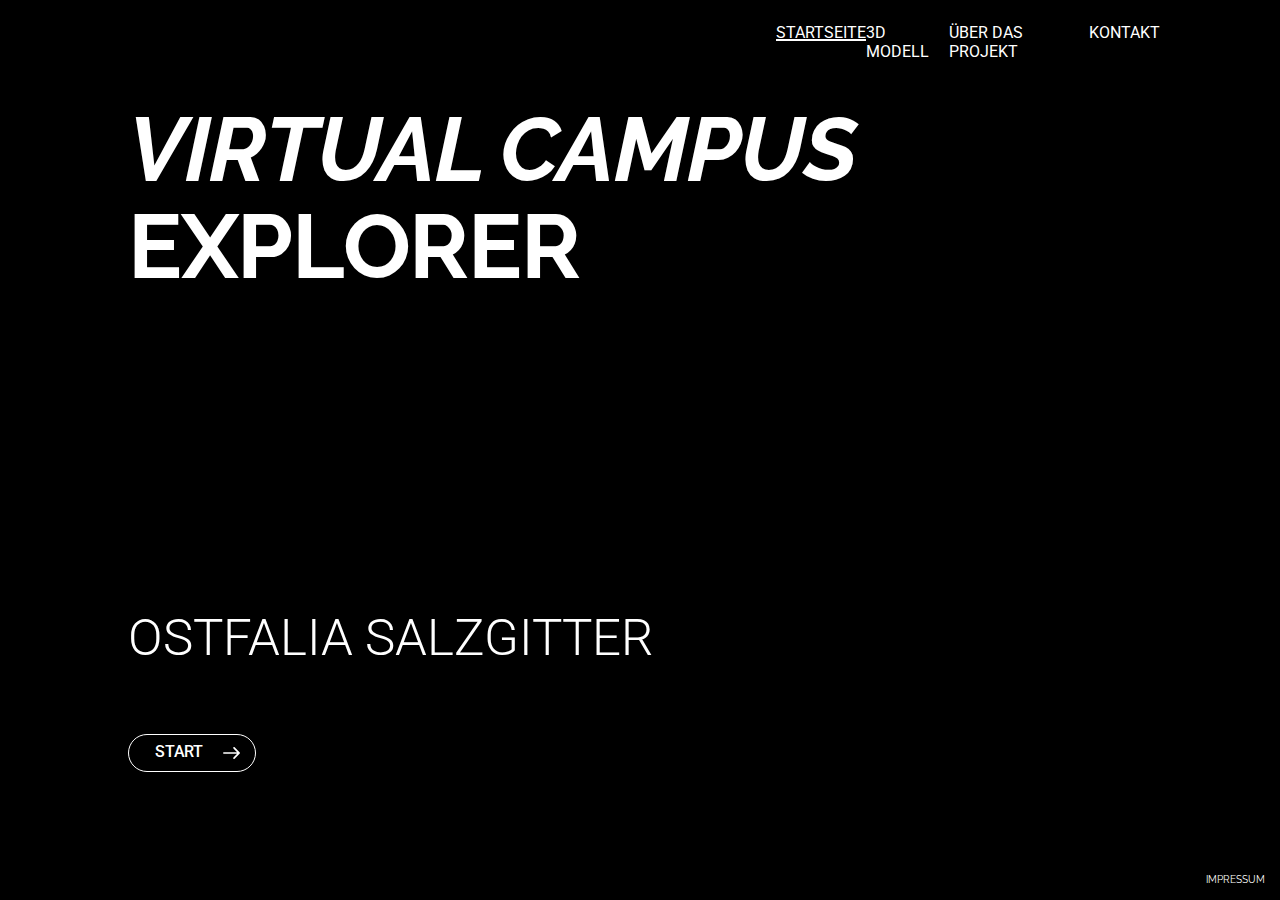
==== index.html @ e7ac9988 "Create index.html" ====
<!DOCTYPE html>
<html lang="en">

<head>
    <title>Virtual Campus Explorer Ostfalia Salzgitter</title>
    <meta charset="utf-8">
    <meta name="viewport" content="width=device-width, user-scalable=no, initial-scale=1">
    <meta itemprop="name" content="Virtual Campus Explorer">
    <meta itemprop="description" content="Virtual Campus Explorer - Ostfalia Salzgitter">
    <meta itemprop="image" content="033.png">
    <meta name="description" content="Virtual Campus Explorer - Ostfalia Salzgitter" />

    <link rel="icon" type="image/png" href="/assets/LogoCamp.png">

    <style>
        @import url('https://fonts.googleapis.com/css2?family=Roboto:ital,wght@0,100;0,300;0,400;0,500;0,700;0,900;1,100;1,300;1,400;1,500;1,700;1,900&display=swap');
        @import url('https://fonts.googleapis.com/css2?family=Raleway:wght@300;400;500;600;700&display=swap');


        body {
            margin: 0;
            background-color: #000;
            color: #fff;
            font-family: 'Roboto', sans-serif;
            overflow: hidden; /* disable scrolling / rubberband effect on mobile */
        }

        canvas {
            display: block;
            position: absolute;
            outline:0;
        }
        #start {
            position: absolute;
            width: 10vw;
            height: 3vw;
            left: 10vw;
            bottom: 10vw;
            background-color: transparent;
            /* background-color: rgba(213, 252, 121, 0.5); */
            /* color: rgba(47, 62, 91, 1); */
            color: rgba(255, 255, 255, 1);
            border: 0.052vw solid;
            border-radius: 1.667vw; 
            
            font-family: Roboto;
            font-size: 1.250vw;
            font-style: normal;
            font-weight: 500;
            line-height: 1.458vw;
            letter-spacing: -0.004em;
            text-align: left;
            cursor: pointer;
        }
        #start:hover{
            background-color: rgba(255, 255, 255, 0.145);
        }
        h1{
            margin: 0px;
            padding: 0px;
            font-family: Raleway;
            font-style: normal;
            font-weight: bold;
            font-size: 7vw;
            line-height: 108%;
            /* or 156px */
            letter-spacing: -0.015em;
            text-transform: capitalize;
            /* color: #2F3E5B; */
            color: rgba(255, 255, 255, 1);
        }
        h2{
            margin: 0px;
            padding: 0px;
            font-family: Roboto;
            font-style: normal;
            font-weight: 300;
            font-size: 4vw;
            line-height: 4.896vw;
            text-transform: capitalize;
            /* color: #2F3E5B; */
            color: rgba(255, 255, 255, 1);
        }
        #HeadLine {
            position: absolute;
            text-align: left;
            margin-top: 8vw;
            margin-left: 10vw;
            padding: 0px;
        }
        #SubHeadLine {
            position: absolute;
            text-align: left;
            margin-left: 10vw;
            bottom: 18vw;
        }
        a{
            text-decoration: none;
            color: white;
        }
        .navContainer{
            position: absolute;
            z-index: 1;
            top: 1.823vw;
            right: 9.375vw;
            height: 1vw;
            width: 30vw;
            display: flex;
            justify-content: space-between;
            /* background-color: rgba(150, 230, 161, 0.3); */
            }
        .home{
            text-decoration: underline;
            text-decoration-thickness: 2px;
            }
         .home:hover{
            cursor: default;
            }
         .about{
            text-decoration: none;
            text-decoration-thickness: 2px;
            }
         .about:hover{
            cursor: pointer;
            text-decoration: underline;
            }
         .contact{
            text-decoration: none;
            text-decoration-thickness: 2px;
            }
         .contact:hover{
            text-decoration: underline;
            cursor: pointer;
            }
        .dreiD{
            text-decoration: none;
            text-decoration-thickness: 2px;
            }
        .dreiD:hover{
            text-decoration: underline;
            cursor: pointer;
            }
        * {
            /* disable on touch highlights of html elements, especially on mobile! */
            -webkit-tap-highlight-color: transparent;
            -webkit-touch-callout: none;
            -webkit-user-select: none;
            -moz-user-select: none;
            -ms-user-select: none;
            user-select: none;
        }

        footer {
            position: absolute;
            bottom: 0;
            left: 0;
            box-sizing: border-box;
            width: 100vw;
            padding: 15px;
            text-align: right;
            font-size: 0.8vw;
            color: var(--highlight-color);
            font-family: raleway;
            font-weight: 400;
        }

        footer a,
        footer a:active {
            color: var(--highlight-color);
        }
        .impressum{
            text-align: end;
        }
        .impressum:hover{
            text-decoration: underline;

        }
        .copyright-text{
            position:absolute;
            text-align: start;
            margin: 0px;
        }
        .carl:hover{
            text-decoration: underline;
        }

    </style>

</head>

<body>
    <canvas id="glcanvas" width="100vw" height="100vh" tabindex="1"></canvas>
    <button id="start" onclick="window.location.href = 'main.html'">&nbsp;&nbsp;&nbsp;&nbsp;&nbsp;START 
        <img src="assets/Vector (Stroke).svg" style="float:right;margin-right:0.667vw;margin-top: 0.25vw; width: 1.35vw; height: auto;">
    </button>
    <div id="HeadLine">
            <h1><i>VIRTUAL CAMPUS</i><br>EXPLORER</h1>
        </div>
        <div id="SubHeadLine">
            <h2>OSTFALIA SALZGITTER</h2>
        </div>
        <div class="navContainer">
            <a class="home" href="index.html">STARTSEITE</a>
            <a class="dreiD" href="main.html">3D MODELL</a>
            <a class="about" href="about.html">ÜBER DAS PROJEKT</a>
            <a class="contact" href="contact.html">KONTAKT</a>
            </div>
    <footer>
        <!-- <p class="copyright-text">Copyright &copy; 2022 All Rights Reserved by 
            <a calss="carl" href="https://carlvoigt.de/">Carl Voigt</a>
               
        </p> -->
        <a class="impressum" href="impressum.html">IMPRESSUM</a>
    </footer>

    <libs/>
    <script type="text/javascript" src="js/patch.js" async></script>
    <corelibs/>

    <script>

        // disable rubberband effect on mobile devices
        document.getElementById('glcanvas').addEventListener('touchmove', (e)=>{ e.preventDefault(); }, false);


        function patchInitialized(patch) {
            // You can now access the patch object (patch), register variable watchers and so on
        }

        function patchFinishedLoading(patch) {
            // The patch is ready now, all assets have been loaded
        }

        document.addEventListener('CABLES.jsLoaded', function (event) {
            CABLES.patch = new CABLES.Patch({
                patch: CABLES.exportedPatch,
                prefixAssetPath: '',
                glCanvasId: 'glcanvas',
                glCanvasResizeToWindow: true,
                onPatchLoaded: patchInitialized,
                onFinishedLoading: patchFinishedLoading,
            });
        });
    </script>
</body>

</html>
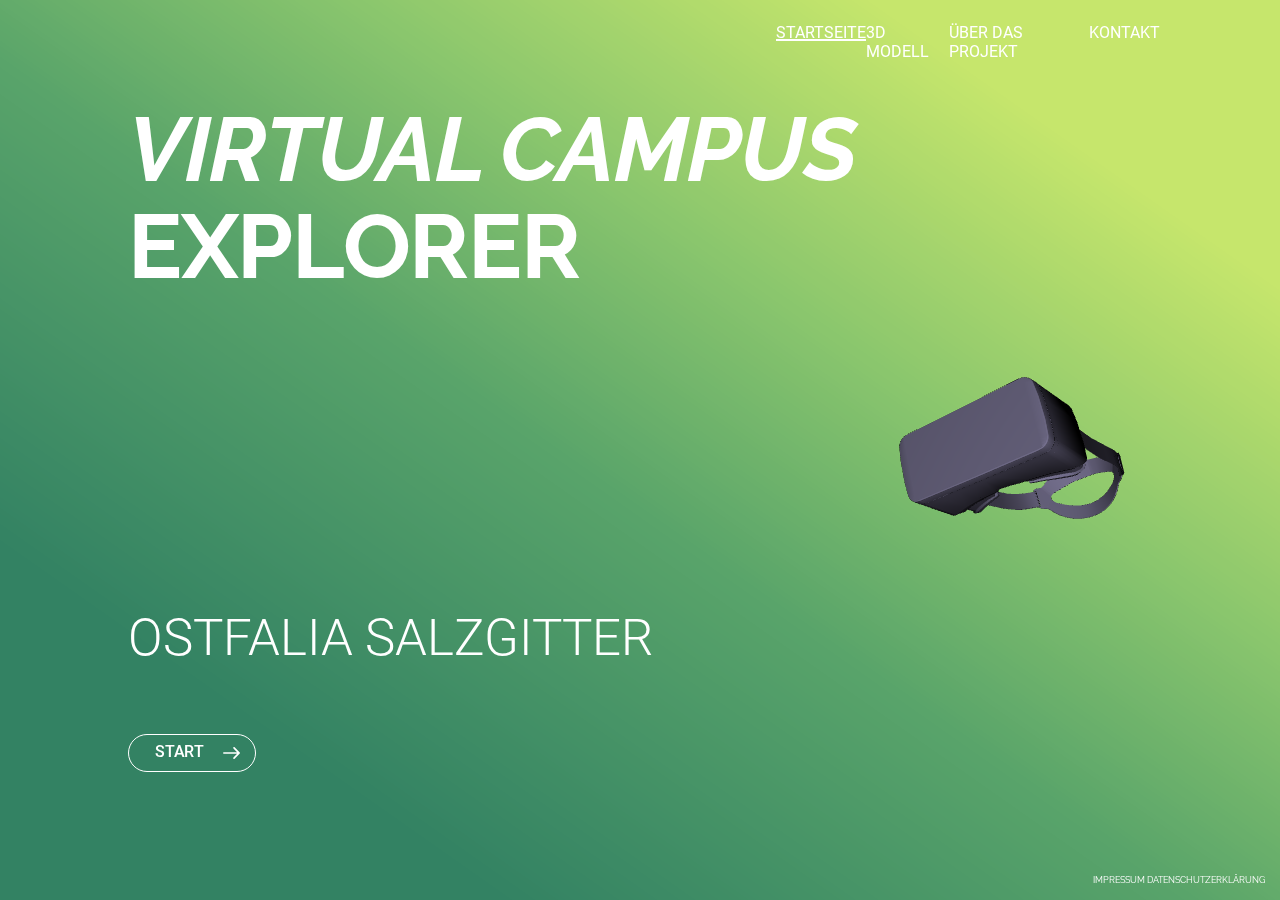
==== commit 2567394b: "Update index.html" ====
--- a/index.html
+++ b/index.html
@@ -13,9 +13,270 @@
     <link rel="icon" type="image/png" href="/assets/LogoCamp.png">
 
     <style>
-        @import url('https://fonts.googleapis.com/css2?family=Roboto:ital,wght@0,100;0,300;0,400;0,500;0,700;0,900;1,100;1,300;1,400;1,500;1,700;1,900&display=swap');
-        @import url('https://fonts.googleapis.com/css2?family=Raleway:wght@300;400;500;600;700&display=swap');
-
+/* raleway-300 - latin */
+@font-face {
+  font-family: 'Raleway';
+  font-style: normal;
+  font-weight: 300;
+  src: url('fonts/raleway-v22-latin-300.eot'); /* IE9 Compat Modes */
+  src: local(''),
+       url('fonts/raleway-v22-latin-300.eot?#iefix') format('embedded-opentype'), /* IE6-IE8 */
+       url('fonts/raleway-v22-latin-300.woff2') format('woff2'), /* Super Modern Browsers */
+       url('fonts/raleway-v22-latin-300.woff') format('woff'), /* Modern Browsers */
+       url('fonts/raleway-v22-latin-300.ttf') format('truetype'), /* Safari, Android, iOS */
+       url('fonts/raleway-v22-latin-300.svg#Raleway') format('svg'); /* Legacy iOS */
+}
+
+/* raleway-regular - latin */
+@font-face {
+  font-family: 'Raleway';
+  font-style: normal;
+  font-weight: 400;
+  src: url('fonts/raleway-v22-latin-regular.eot'); /* IE9 Compat Modes */
+  src: local(''),
+       url('fonts/raleway-v22-latin-regular.eot?#iefix') format('embedded-opentype'), /* IE6-IE8 */
+       url('fonts/raleway-v22-latin-regular.woff2') format('woff2'), /* Super Modern Browsers */
+       url('fonts/raleway-v22-latin-regular.woff') format('woff'), /* Modern Browsers */
+       url('fonts/raleway-v22-latin-regular.ttf') format('truetype'), /* Safari, Android, iOS */
+       url('fonts/raleway-v22-latin-regular.svg#Raleway') format('svg'); /* Legacy iOS */
+}
+
+/* raleway-500 - latin */
+@font-face {
+  font-family: 'Raleway';
+  font-style: normal;
+  font-weight: 500;
+  src: url('fonts/raleway-v22-latin-500.eot'); /* IE9 Compat Modes */
+  src: local(''),
+       url('fonts/raleway-v22-latin-500.eot?#iefix') format('embedded-opentype'), /* IE6-IE8 */
+       url('fonts/raleway-v22-latin-500.woff2') format('woff2'), /* Super Modern Browsers */
+       url('fonts/raleway-v22-latin-500.woff') format('woff'), /* Modern Browsers */
+       url('fonts/raleway-v22-latin-500.ttf') format('truetype'), /* Safari, Android, iOS */
+       url('fonts/raleway-v22-latin-500.svg#Raleway') format('svg'); /* Legacy iOS */
+}
+
+/* raleway-600 - latin */
+@font-face {
+  font-family: 'Raleway';
+  font-style: normal;
+  font-weight: 600;
+  src: url('fonts/raleway-v22-latin-600.eot'); /* IE9 Compat Modes */
+  src: local(''),
+       url('fonts/raleway-v22-latin-600.eot?#iefix') format('embedded-opentype'), /* IE6-IE8 */
+       url('fonts/raleway-v22-latin-600.woff2') format('woff2'), /* Super Modern Browsers */
+       url('fonts/raleway-v22-latin-600.woff') format('woff'), /* Modern Browsers */
+       url('fonts/raleway-v22-latin-600.ttf') format('truetype'), /* Safari, Android, iOS */
+       url('fonts/raleway-v22-latin-600.svg#Raleway') format('svg'); /* Legacy iOS */
+}
+
+/* raleway-700 - latin */
+@font-face {
+  font-family: 'Raleway';
+  font-style: normal;
+  font-weight: 700;
+  src: url('fonts/raleway-v22-latin-700.eot'); /* IE9 Compat Modes */
+  src: local(''),
+       url('fonts/raleway-v22-latin-700.eot?#iefix') format('embedded-opentype'), /* IE6-IE8 */
+       url('fonts/raleway-v22-latin-700.woff2') format('woff2'), /* Super Modern Browsers */
+       url('fonts/raleway-v22-latin-700.woff') format('woff'), /* Modern Browsers */
+       url('fonts/raleway-v22-latin-700.ttf') format('truetype'), /* Safari, Android, iOS */
+       url('fonts/raleway-v22-latin-700.svg#Raleway') format('svg'); /* Legacy iOS */
+}
+
+/* raleway-300italic - latin */
+@font-face {
+  font-family: 'Raleway';
+  font-style: italic;
+  font-weight: 300;
+  src: url('fonts/raleway-v22-latin-300italic.eot'); /* IE9 Compat Modes */
+  src: local(''),
+       url('fonts/raleway-v22-latin-300italic.eot?#iefix') format('embedded-opentype'), /* IE6-IE8 */
+       url('fonts/raleway-v22-latin-300italic.woff2') format('woff2'), /* Super Modern Browsers */
+       url('fonts/raleway-v22-latin-300italic.woff') format('woff'), /* Modern Browsers */
+       url('fonts/raleway-v22-latin-300italic.ttf') format('truetype'), /* Safari, Android, iOS */
+       url('fonts/raleway-v22-latin-300italic.svg#Raleway') format('svg'); /* Legacy iOS */
+}
+
+/* raleway-italic - latin */
+@font-face {
+  font-family: 'Raleway';
+  font-style: italic;
+  font-weight: 400;
+  src: url('fonts/raleway-v22-latin-italic.eot'); /* IE9 Compat Modes */
+  src: local(''),
+       url('fonts/raleway-v22-latin-italic.eot?#iefix') format('embedded-opentype'), /* IE6-IE8 */
+       url('fonts/raleway-v22-latin-italic.woff2') format('woff2'), /* Super Modern Browsers */
+       url('fonts/raleway-v22-latin-italic.woff') format('woff'), /* Modern Browsers */
+       url('fonts/raleway-v22-latin-italic.ttf') format('truetype'), /* Safari, Android, iOS */
+       url('fonts/raleway-v22-latin-italic.svg#Raleway') format('svg'); /* Legacy iOS */
+}
+
+/* raleway-500italic - latin */
+@font-face {
+  font-family: 'Raleway';
+  font-style: italic;
+  font-weight: 500;
+  src: url('fonts/raleway-v22-latin-500italic.eot'); /* IE9 Compat Modes */
+  src: local(''),
+       url('fonts/raleway-v22-latin-500italic.eot?#iefix') format('embedded-opentype'), /* IE6-IE8 */
+       url('fonts/raleway-v22-latin-500italic.woff2') format('woff2'), /* Super Modern Browsers */
+       url('fonts/raleway-v22-latin-500italic.woff') format('woff'), /* Modern Browsers */
+       url('fonts/raleway-v22-latin-500italic.ttf') format('truetype'), /* Safari, Android, iOS */
+       url('fonts/raleway-v22-latin-500italic.svg#Raleway') format('svg'); /* Legacy iOS */
+}
+
+/* raleway-600italic - latin */
+@font-face {
+  font-family: 'Raleway';
+  font-style: italic;
+  font-weight: 600;
+  src: url('fonts/raleway-v22-latin-600italic.eot'); /* IE9 Compat Modes */
+  src: local(''),
+       url('fonts/raleway-v22-latin-600italic.eot?#iefix') format('embedded-opentype'), /* IE6-IE8 */
+       url('fonts/raleway-v22-latin-600italic.woff2') format('woff2'), /* Super Modern Browsers */
+       url('fonts/raleway-v22-latin-600italic.woff') format('woff'), /* Modern Browsers */
+       url('fonts/raleway-v22-latin-600italic.ttf') format('truetype'), /* Safari, Android, iOS */
+       url('fonts/raleway-v22-latin-600italic.svg#Raleway') format('svg'); /* Legacy iOS */
+}
+
+/* raleway-700italic - latin */
+@font-face {
+  font-family: 'Raleway';
+  font-style: italic;
+  font-weight: 700;
+  src: url('fonts/raleway-v22-latin-700italic.eot'); /* IE9 Compat Modes */
+  src: local(''),
+       url('fonts/raleway-v22-latin-700italic.eot?#iefix') format('embedded-opentype'), /* IE6-IE8 */
+       url('fonts/raleway-v22-latin-700italic.woff2') format('woff2'), /* Super Modern Browsers */
+       url('fonts/raleway-v22-latin-700italic.woff') format('woff'), /* Modern Browsers */
+       url('fonts/raleway-v22-latin-700italic.ttf') format('truetype'), /* Safari, Android, iOS */
+       url('fonts/raleway-v22-latin-700italic.svg#Raleway') format('svg'); /* Legacy iOS */
+}
+/* roboto-100 - latin */
+@font-face {
+  font-family: 'Roboto';
+  font-style: normal;
+  font-weight: 100;
+  src: url('fonts/roboto-v29-latin-100.eot'); /* IE9 Compat Modes */
+  src: local(''),
+       url('fonts/roboto-v29-latin-100.eot?#iefix') format('embedded-opentype'), /* IE6-IE8 */
+       url('fonts/roboto-v29-latin-100.woff2') format('woff2'), /* Super Modern Browsers */
+       url('fonts/roboto-v29-latin-100.woff') format('woff'), /* Modern Browsers */
+       url('fonts/roboto-v29-latin-100.ttf') format('truetype'), /* Safari, Android, iOS */
+       url('fonts/roboto-v29-latin-100.svg#Roboto') format('svg'); /* Legacy iOS */
+}
+
+/* roboto-100italic - latin */
+@font-face {
+  font-family: 'Roboto';
+  font-style: italic;
+  font-weight: 100;
+  src: url('fonts/roboto-v29-latin-100italic.eot'); /* IE9 Compat Modes */
+  src: local(''),
+       url('fonts/roboto-v29-latin-100italic.eot?#iefix') format('embedded-opentype'), /* IE6-IE8 */
+       url('fonts/roboto-v29-latin-100italic.woff2') format('woff2'), /* Super Modern Browsers */
+       url('fonts/roboto-v29-latin-100italic.woff') format('woff'), /* Modern Browsers */
+       url('fonts/roboto-v29-latin-100italic.ttf') format('truetype'), /* Safari, Android, iOS */
+       url('fonts/roboto-v29-latin-100italic.svg#Roboto') format('svg'); /* Legacy iOS */
+}
+
+/* roboto-300 - latin */
+@font-face {
+  font-family: 'Roboto';
+  font-style: normal;
+  font-weight: 300;
+  src: url('fonts/roboto-v29-latin-300.eot'); /* IE9 Compat Modes */
+  src: local(''),
+       url('fonts/roboto-v29-latin-300.eot?#iefix') format('embedded-opentype'), /* IE6-IE8 */
+       url('fonts/roboto-v29-latin-300.woff2') format('woff2'), /* Super Modern Browsers */
+       url('fonts/roboto-v29-latin-300.woff') format('woff'), /* Modern Browsers */
+       url('fonts/roboto-v29-latin-300.ttf') format('truetype'), /* Safari, Android, iOS */
+       url('fonts/roboto-v29-latin-300.svg#Roboto') format('svg'); /* Legacy iOS */
+}
+
+/* roboto-300italic - latin */
+@font-face {
+  font-family: 'Roboto';
+  font-style: italic;
+  font-weight: 300;
+  src: url('fonts/roboto-v29-latin-300italic.eot'); /* IE9 Compat Modes */
+  src: local(''),
+       url('fonts/roboto-v29-latin-300italic.eot?#iefix') format('embedded-opentype'), /* IE6-IE8 */
+       url('fonts/roboto-v29-latin-300italic.woff2') format('woff2'), /* Super Modern Browsers */
+       url('fonts/roboto-v29-latin-300italic.woff') format('woff'), /* Modern Browsers */
+       url('fonts/roboto-v29-latin-300italic.ttf') format('truetype'), /* Safari, Android, iOS */
+       url('fonts/roboto-v29-latin-300italic.svg#Roboto') format('svg'); /* Legacy iOS */
+}
+
+/* roboto-regular - latin */
+@font-face {
+  font-family: 'Roboto';
+  font-style: normal;
+  font-weight: 400;
+  src: url('fonts/roboto-v29-latin-regular.eot'); /* IE9 Compat Modes */
+  src: local(''),
+       url('fonts/roboto-v29-latin-regular.eot?#iefix') format('embedded-opentype'), /* IE6-IE8 */
+       url('fonts/roboto-v29-latin-regular.woff2') format('woff2'), /* Super Modern Browsers */
+       url('fonts/roboto-v29-latin-regular.woff') format('woff'), /* Modern Browsers */
+       url('fonts/roboto-v29-latin-regular.ttf') format('truetype'), /* Safari, Android, iOS */
+       url('fonts/roboto-v29-latin-regular.svg#Roboto') format('svg'); /* Legacy iOS */
+}
+
+/* roboto-italic - latin */
+@font-face {
+  font-family: 'Roboto';
+  font-style: italic;
+  font-weight: 400;
+  src: url('fonts/roboto-v29-latin-italic.eot'); /* IE9 Compat Modes */
+  src: local(''),
+       url('fonts/roboto-v29-latin-italic.eot?#iefix') format('embedded-opentype'), /* IE6-IE8 */
+       url('fonts/roboto-v29-latin-italic.woff2') format('woff2'), /* Super Modern Browsers */
+       url('fonts/roboto-v29-latin-italic.woff') format('woff'), /* Modern Browsers */
+       url('fonts/roboto-v29-latin-italic.ttf') format('truetype'), /* Safari, Android, iOS */
+       url('fonts/roboto-v29-latin-italic.svg#Roboto') format('svg'); /* Legacy iOS */
+}
+
+/* roboto-500 - latin */
+@font-face {
+  font-family: 'Roboto';
+  font-style: normal;
+  font-weight: 500;
+  src: url('fonts/roboto-v29-latin-500.eot'); /* IE9 Compat Modes */
+  src: local(''),
+       url('fonts/roboto-v29-latin-500.eot?#iefix') format('embedded-opentype'), /* IE6-IE8 */
+       url('fonts/roboto-v29-latin-500.woff2') format('woff2'), /* Super Modern Browsers */
+       url('fonts/roboto-v29-latin-500.woff') format('woff'), /* Modern Browsers */
+       url('fonts/roboto-v29-latin-500.ttf') format('truetype'), /* Safari, Android, iOS */
+       url('fonts/roboto-v29-latin-500.svg#Roboto') format('svg'); /* Legacy iOS */
+}
+
+/* roboto-500italic - latin */
+@font-face {
+  font-family: 'Roboto';
+  font-style: italic;
+  font-weight: 500;
+  src: url('fonts/roboto-v29-latin-500italic.eot'); /* IE9 Compat Modes */
+  src: local(''),
+       url('fonts/roboto-v29-latin-500italic.eot?#iefix') format('embedded-opentype'), /* IE6-IE8 */
+       url('fonts/roboto-v29-latin-500italic.woff2') format('woff2'), /* Super Modern Browsers */
+       url('fonts/roboto-v29-latin-500italic.woff') format('woff'), /* Modern Browsers */
+       url('fonts/roboto-v29-latin-500italic.ttf') format('truetype'), /* Safari, Android, iOS */
+       url('fonts/roboto-v29-latin-500italic.svg#Roboto') format('svg'); /* Legacy iOS */
+}
+
+/* roboto-700italic - latin */
+@font-face {
+  font-family: 'Roboto';
+  font-style: italic;
+  font-weight: 700;
+  src: url('fonts/roboto-v29-latin-700italic.eot'); /* IE9 Compat Modes */
+  src: local(''),
+       url('fonts/roboto-v29-latin-700italic.eot?#iefix') format('embedded-opentype'), /* IE6-IE8 */
+       url('fonts/roboto-v29-latin-700italic.woff2') format('woff2'), /* Super Modern Browsers */
+       url('fonts/roboto-v29-latin-700italic.woff') format('woff'), /* Modern Browsers */
+       url('fonts/roboto-v29-latin-700italic.ttf') format('truetype'), /* Safari, Android, iOS */
+       url('fonts/roboto-v29-latin-700italic.svg#Roboto') format('svg'); /* Legacy iOS */
+}
 
         body {
             margin: 0;
@@ -158,7 +419,7 @@
             width: 100vw;
             padding: 15px;
             text-align: right;
-            font-size: 0.8vw;
+            font-size: 0.7vw;
             color: var(--highlight-color);
             font-family: raleway;
             font-weight: 400;
@@ -206,11 +467,7 @@
             <a class="contact" href="contact.html">KONTAKT</a>
             </div>
     <footer>
-        <!-- <p class="copyright-text">Copyright &copy; 2022 All Rights Reserved by 
-            <a calss="carl" href="https://carlvoigt.de/">Carl Voigt</a>
-               
-        </p> -->
-        <a class="impressum" href="impressum.html">IMPRESSUM</a>
+        <a class="impressum" href="impressum.html">IMPRESSUM</a> <a class="impressum" href="datenschutz.html">DATENSCHUTZERKLÄRUNG</a>
     </footer>
 
     <libs/>
